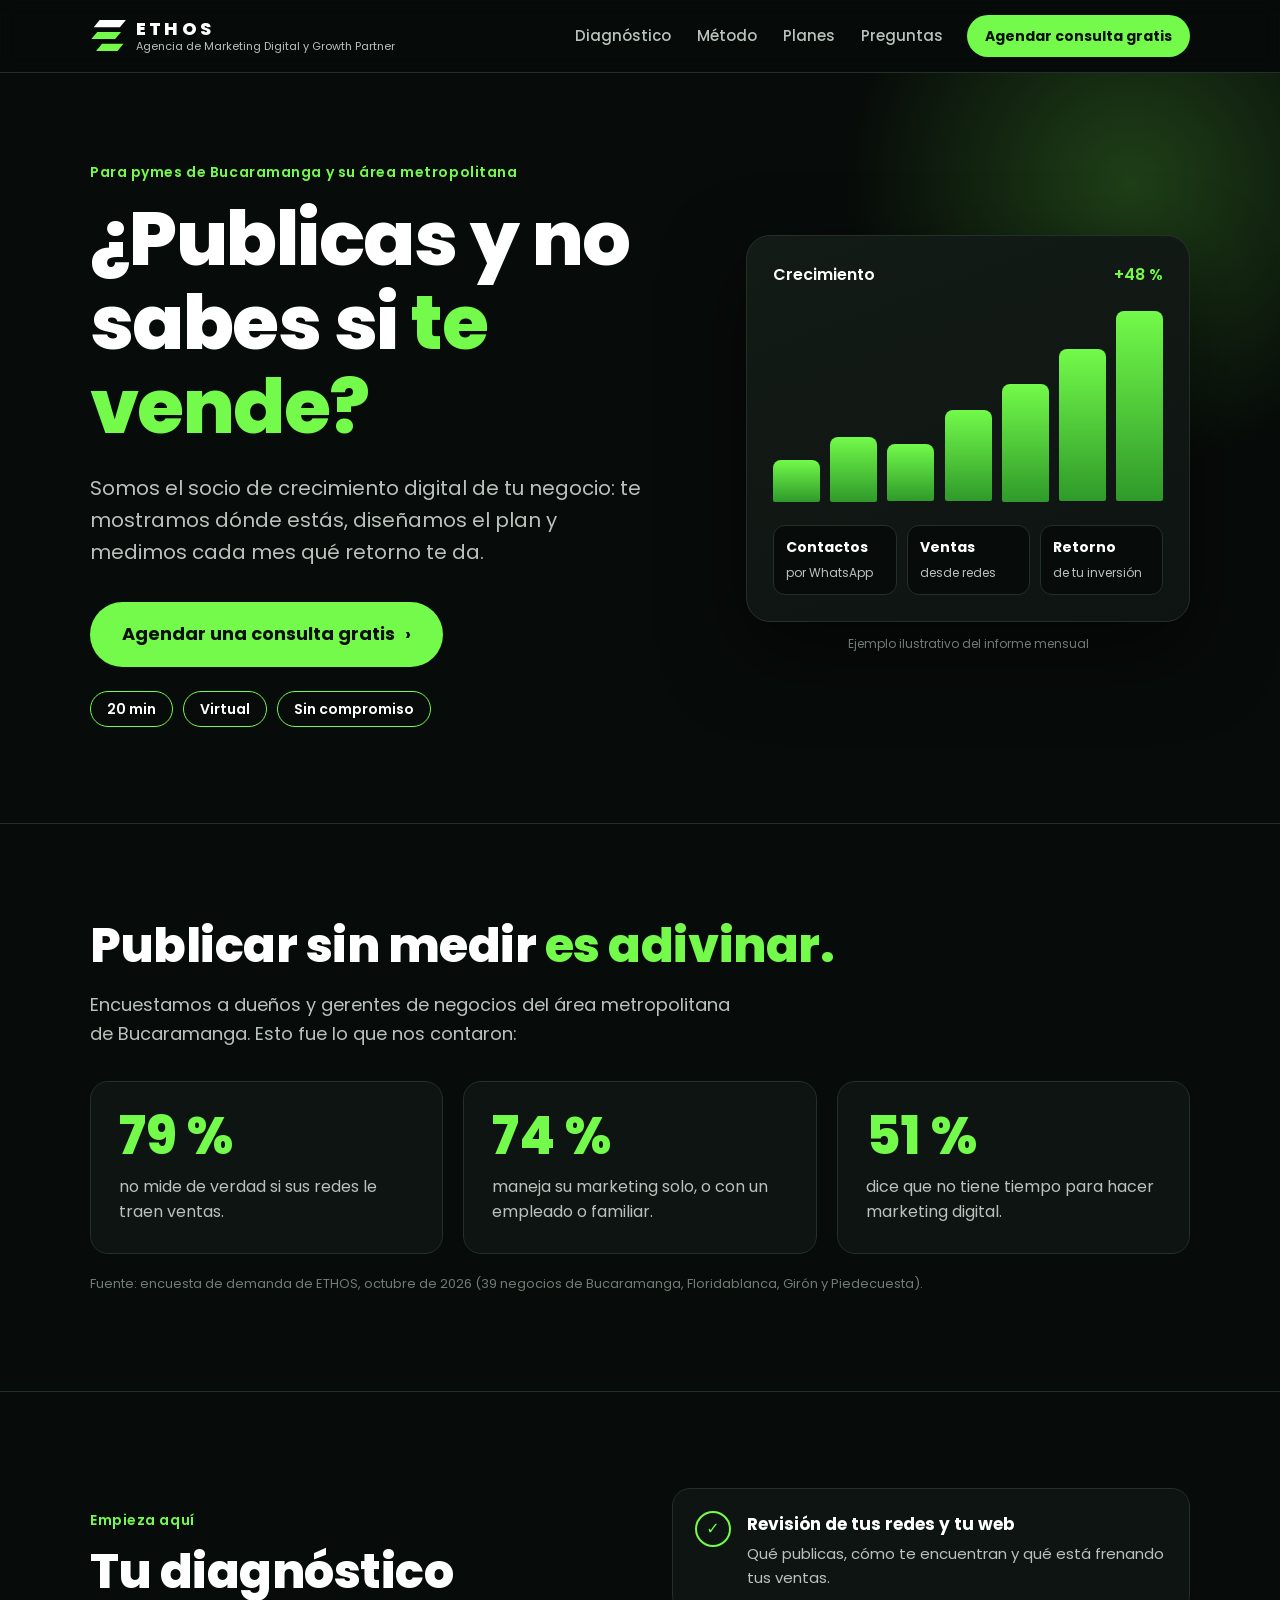
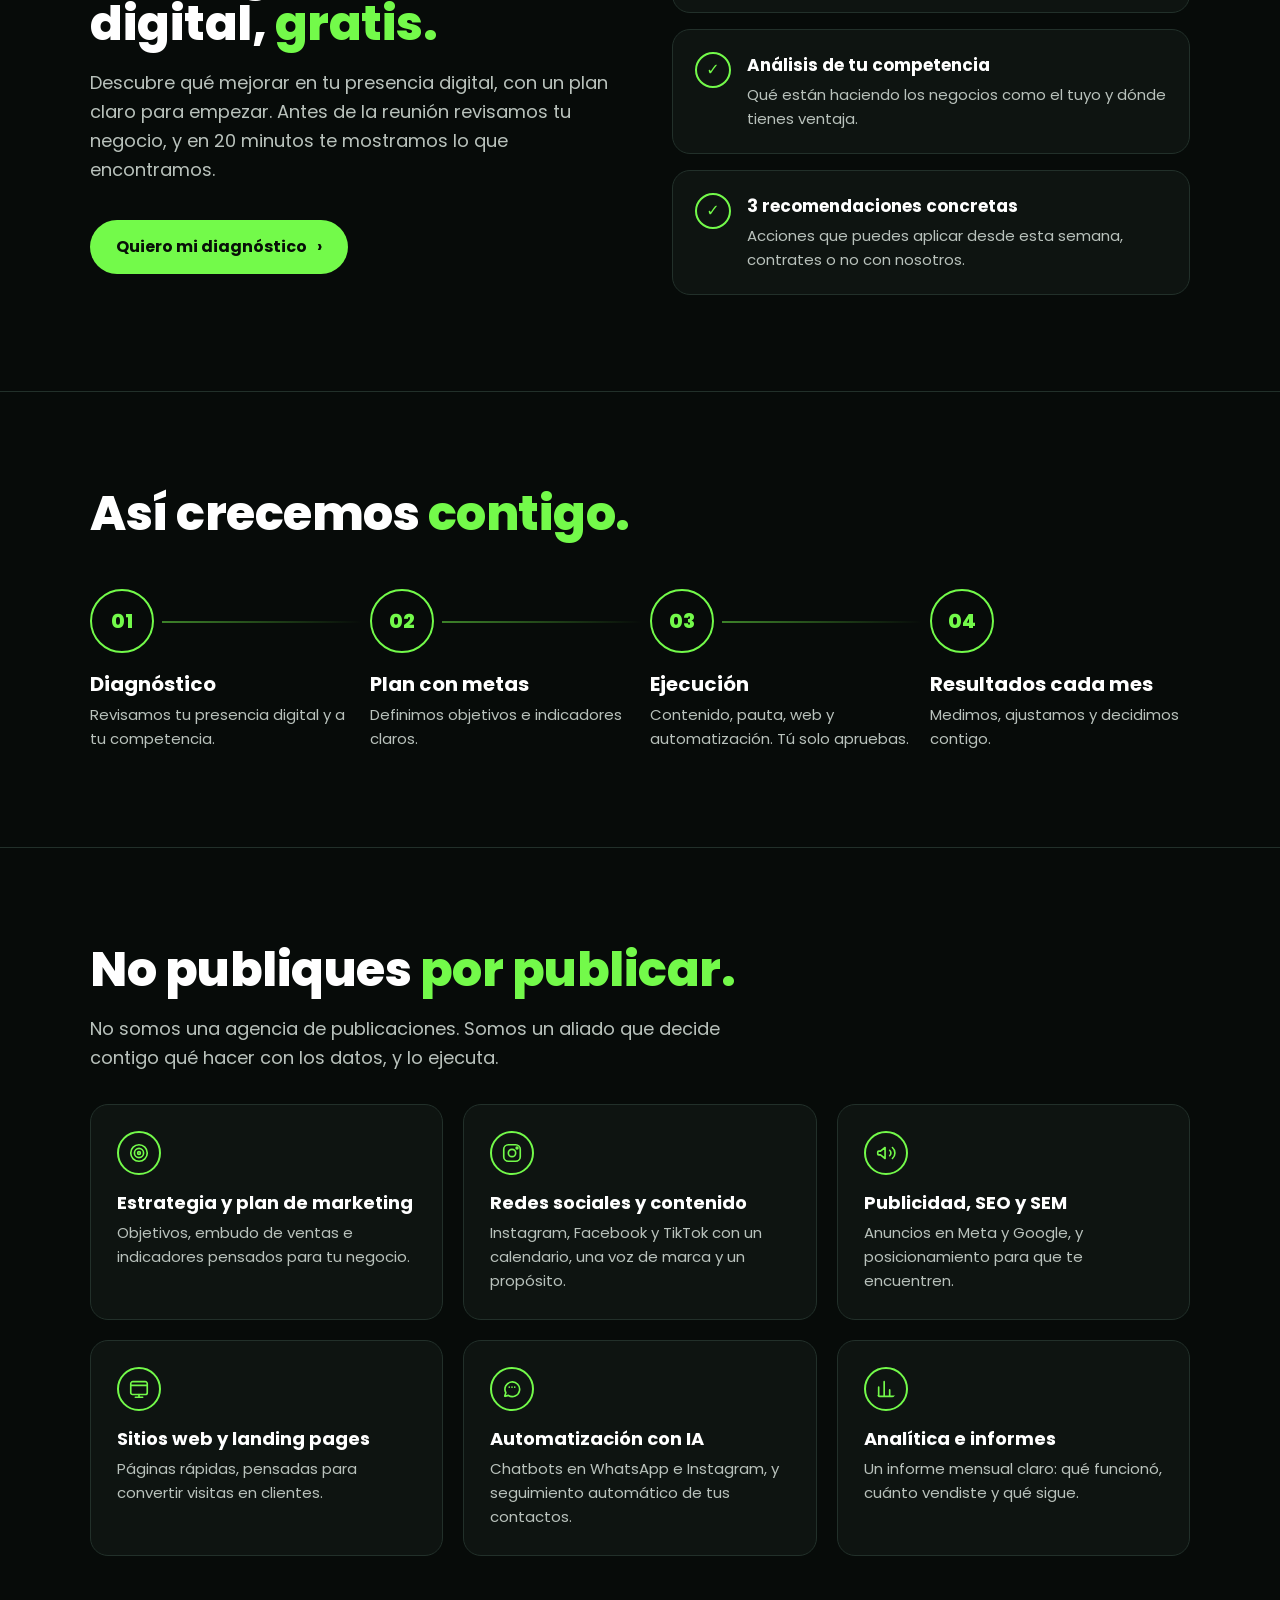
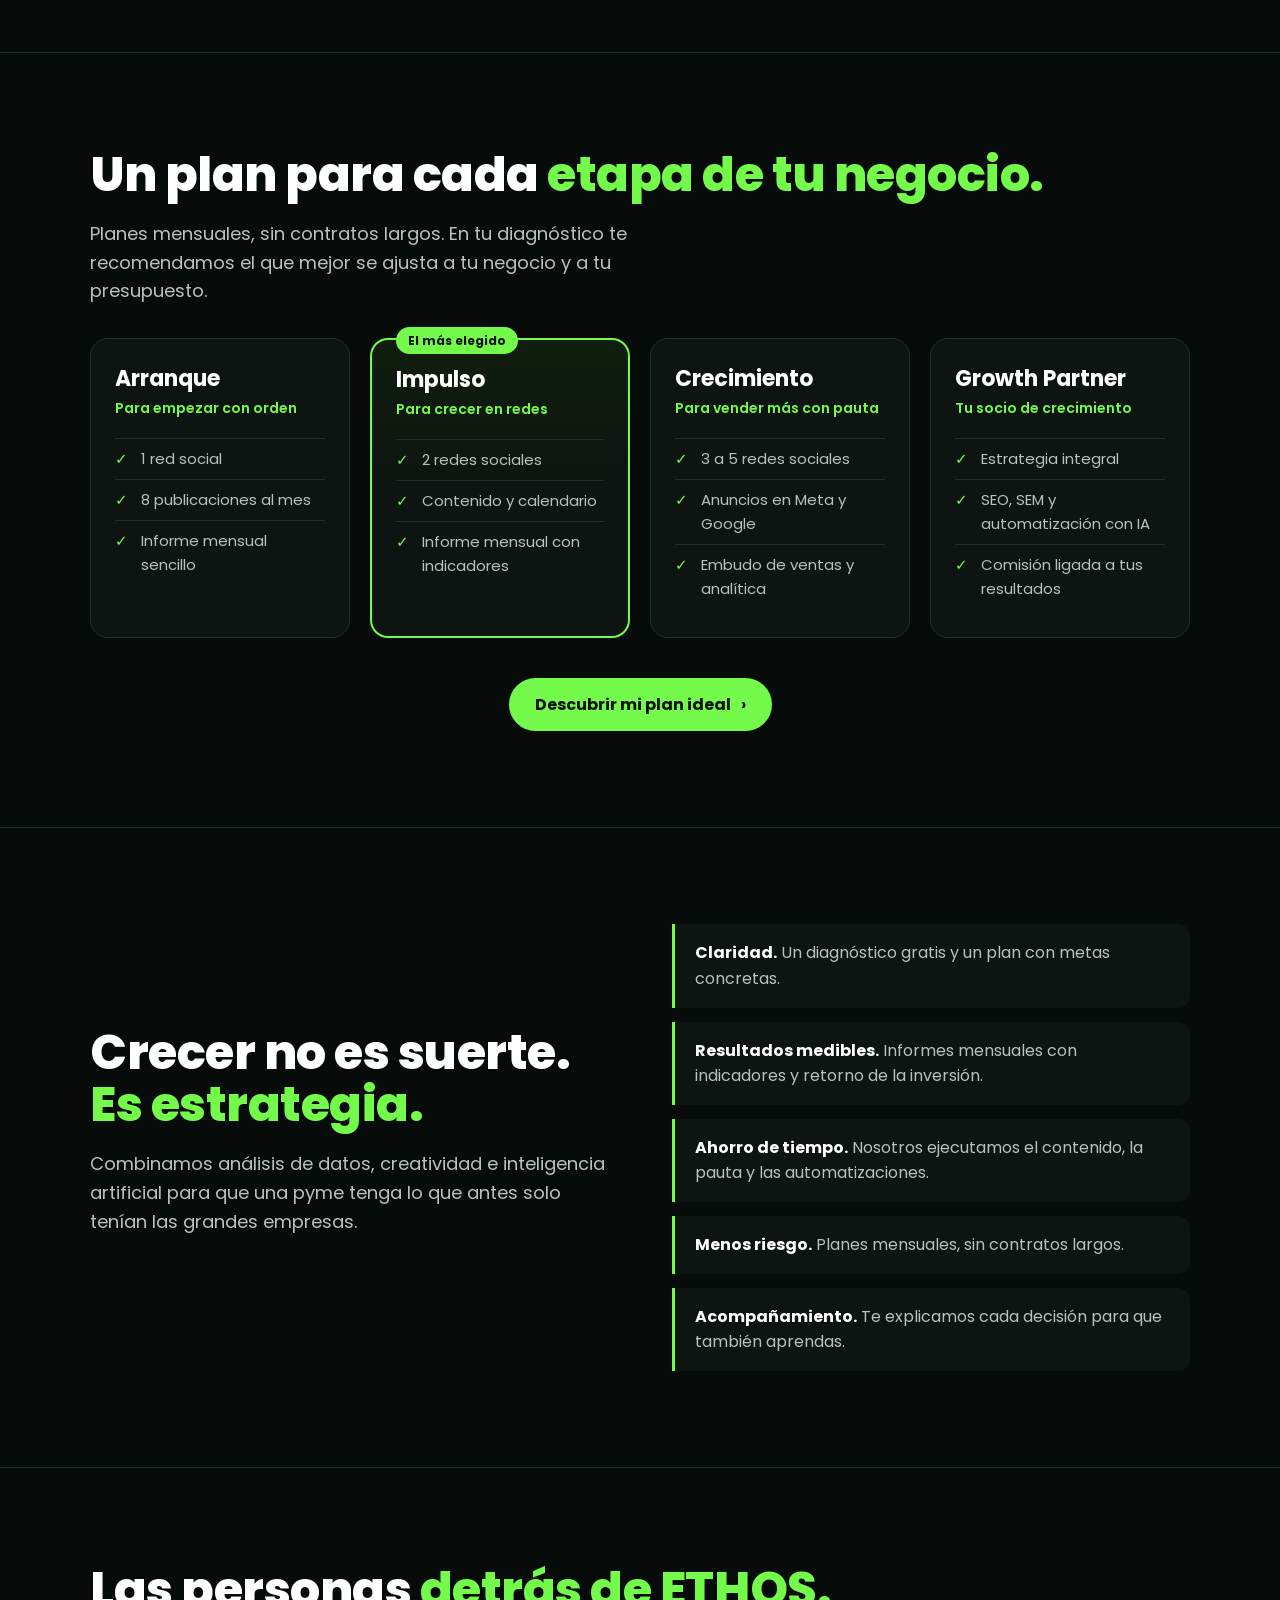
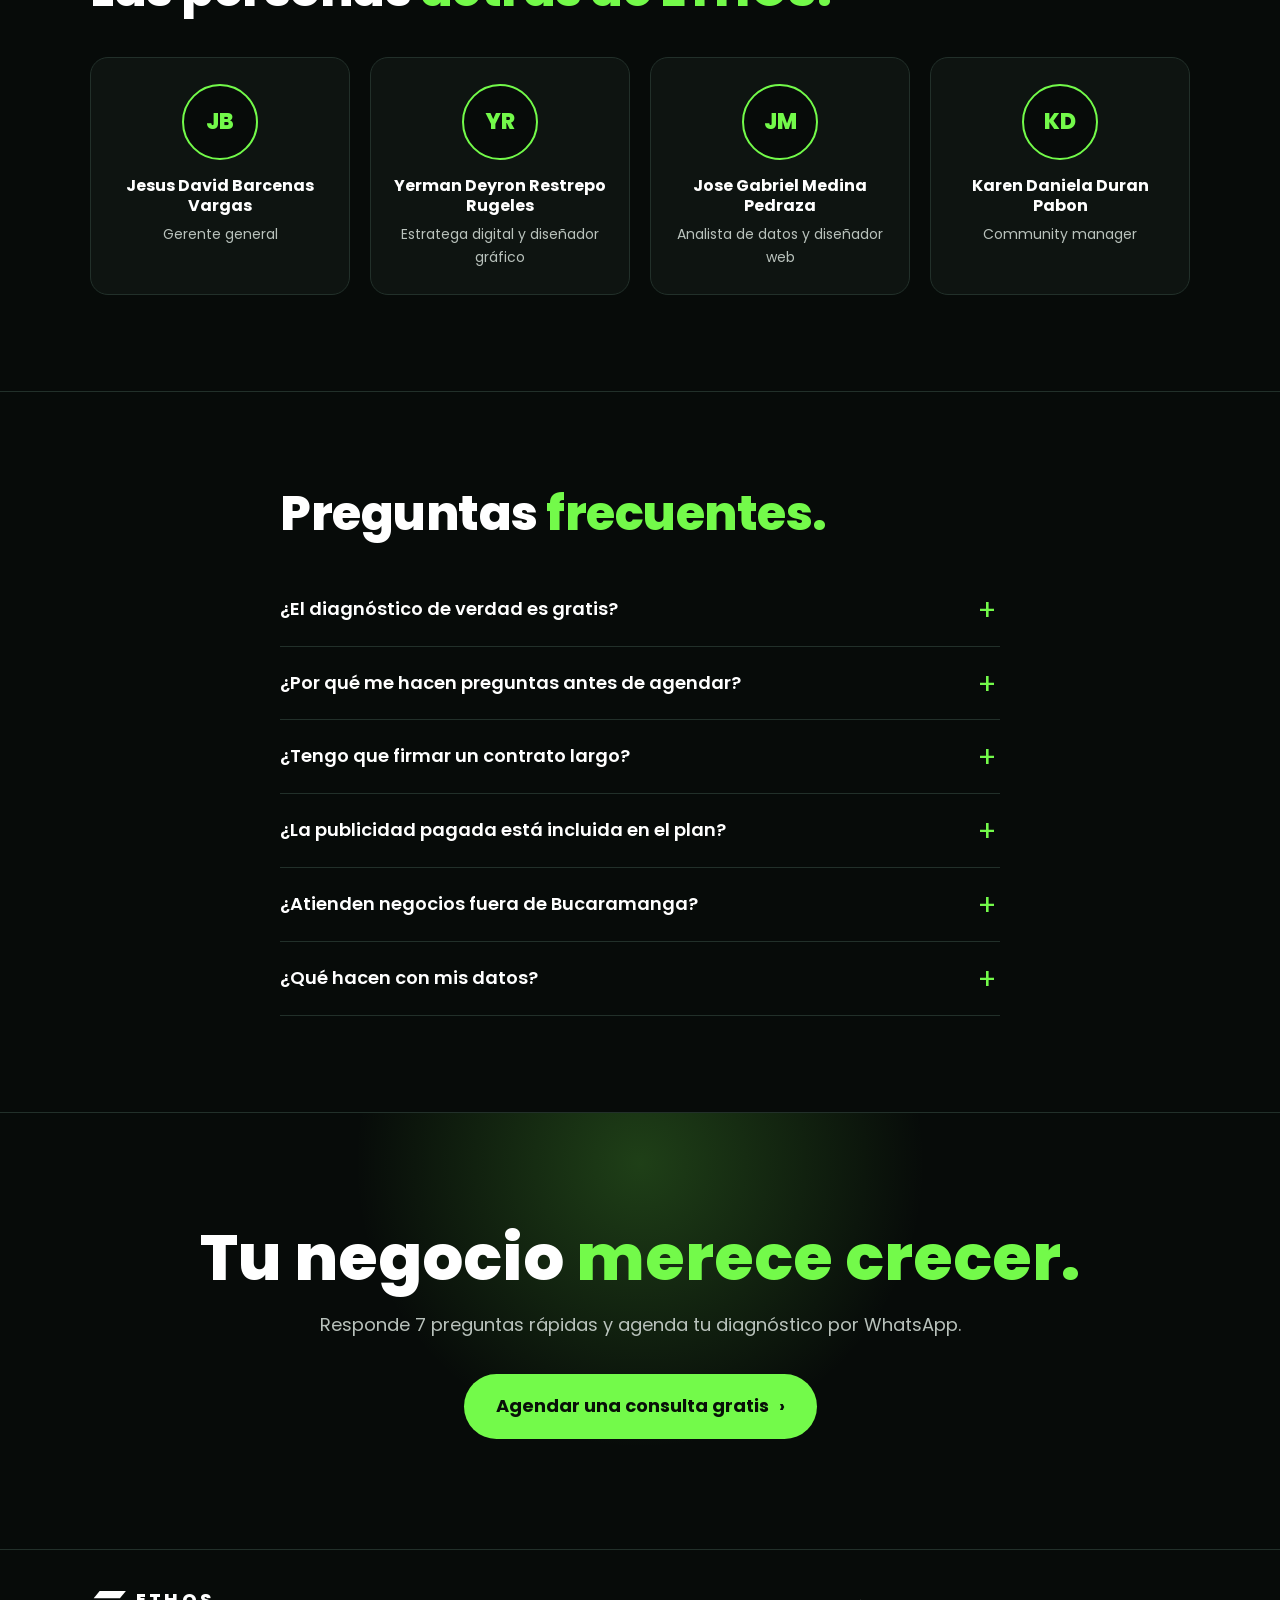
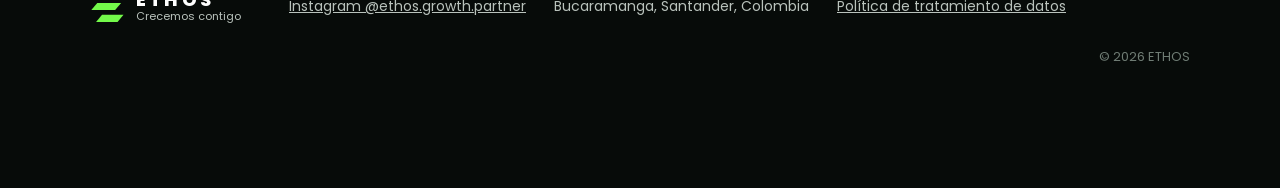
==== site/index.html @ 69af17cc "ETHOS landing page, business plan, commercial strategy and brand assets" ====
<!doctype html>
<html lang="es-CO">
<head>
  <meta charset="utf-8">
  <meta name="viewport" content="width=device-width, initial-scale=1">
  <title>ETHOS · Diagnóstico digital gratis para tu negocio</title>
  <meta name="description" content="ETHOS es la agencia de marketing digital y Growth Partner para pymes de Bucaramanga. Agenda tu diagnóstico digital gratis: 20 minutos, virtual y sin compromiso.">
  <meta name="theme-color" content="#070b09">
  <meta property="og:title" content="ETHOS · Tu diagnóstico digital, gratis">
  <meta property="og:description" content="Te mostramos dónde estás, diseñamos el plan y medimos cada mes qué retorno te da.">
  <meta property="og:image" content="assets/ethos-badge-512.png">
  <meta property="og:locale" content="es_CO">
  <link rel="icon" type="image/png" href="assets/favicon.png">
  <link rel="apple-touch-icon" href="assets/apple-touch-icon.png">
  <link rel="preconnect" href="https://fonts.googleapis.com">
  <link rel="preconnect" href="https://fonts.gstatic.com" crossorigin>
  <link href="https://fonts.googleapis.com/css2?family=Poppins:wght@400;500;600;700;800&display=swap" rel="stylesheet">
  <link rel="stylesheet" href="css/styles.css">
</head>
<body>
  <!-- Reusable logo mark -->
  <svg width="0" height="0" style="position:absolute" aria-hidden="true">
    <symbol id="ethos-mark" viewBox="0 0 30 26">
      <path d="M8 0h22l-5 6H3z" fill="#fff"/>
      <path d="M6 10h20l-5 6H1z" fill="#73FA4A"/>
      <path d="M10 20h18l-5 6H5z" fill="#73FA4A"/>
    </symbol>
  </svg>

  <a class="skip" href="#main">Saltar al contenido</a>

  <header class="site-header">
    <div class="wrap header-inner">
      <a href="#top" class="brand" aria-label="ETHOS, inicio">
        <svg class="brand-mark" aria-hidden="true"><use href="#ethos-mark"/></svg>
        <span class="brand-text">
          <span class="brand-name">ETHOS</span>
          <span class="brand-tag">Agencia de Marketing Digital y Growth Partner</span>
        </span>
      </a>
      <nav class="nav" aria-label="Secciones">
        <a href="#diagnostico">Diagnóstico</a>
        <a href="#metodo">Método</a>
        <a href="#planes">Planes</a>
        <a href="#preguntas">Preguntas</a>
      </nav>
      <button class="btn btn-sm" type="button" data-open-survey>Agendar consulta gratis</button>
    </div>
  </header>

  <main id="main">
    <!-- HERO -->
    <section class="hero" id="top">
      <div class="glow" aria-hidden="true"></div>
      <div class="wrap hero-grid">
        <div class="hero-copy">
          <p class="eyebrow">Para pymes de Bucaramanga y su área metropolitana</p>
          <h1>¿Publicas y no sabes si <span class="accent">te vende?</span></h1>
          <p class="lead">Somos el socio de crecimiento digital de tu negocio: te mostramos dónde estás, diseñamos el plan y medimos cada mes qué retorno te da.</p>
          <div class="hero-actions">
            <button class="btn btn-lg" type="button" data-open-survey>Agendar una consulta gratis <span aria-hidden="true">›</span></button>
          </div>
          <ul class="chips" aria-label="Detalles de la consulta">
            <li>20 min</li>
            <li>Virtual</li>
            <li>Sin compromiso</li>
          </ul>
        </div>

        <div class="hero-visual" aria-hidden="true">
          <div class="dash">
            <div class="dash-head">
              <span>Crecimiento</span>
              <span class="dash-up">+48 %</span>
            </div>
            <div class="dash-bars">
              <span style="--h:22%"></span><span style="--h:34%"></span><span style="--h:30%"></span>
              <span style="--h:48%"></span><span style="--h:62%"></span><span style="--h:80%"></span><span style="--h:100%"></span>
            </div>
            <div class="dash-kpis">
              <div><b>Contactos</b><small>por WhatsApp</small></div>
              <div><b>Ventas</b><small>desde redes</small></div>
              <div><b>Retorno</b><small>de tu inversión</small></div>
            </div>
          </div>
          <p class="dash-note">Ejemplo ilustrativo del informe mensual</p>
        </div>
      </div>
    </section>

    <!-- PROBLEM -->
    <section class="section problem">
      <div class="wrap">
        <h2 class="h2">Publicar sin medir <span class="accent">es adivinar.</span></h2>
        <p class="section-lead">Encuestamos a dueños y gerentes de negocios del área metropolitana de Bucaramanga. Esto fue lo que nos contaron:</p>
        <div class="stats">
          <div class="stat">
            <span class="stat-num">79 %</span>
            <p>no mide de verdad si sus redes le traen ventas.</p>
          </div>
          <div class="stat">
            <span class="stat-num">74 %</span>
            <p>maneja su marketing solo, o con un empleado o familiar.</p>
          </div>
          <div class="stat">
            <span class="stat-num">51 %</span>
            <p>dice que no tiene tiempo para hacer marketing digital.</p>
          </div>
        </div>
        <p class="source">Fuente: encuesta de demanda de ETHOS, octubre de 2026 (39 negocios de Bucaramanga, Floridablanca, Girón y Piedecuesta).</p>
      </div>
    </section>

    <!-- FREE DIAGNOSIS -->
    <section class="section diagnosis" id="diagnostico">
      <div class="wrap split">
        <div>
          <p class="eyebrow">Empieza aquí</p>
          <h2 class="h2">Tu diagnóstico digital, <span class="accent">gratis.</span></h2>
          <p class="section-lead">Descubre qué mejorar en tu presencia digital, con un plan claro para empezar. Antes de la reunión revisamos tu negocio, y en 20 minutos te mostramos lo que encontramos.</p>
          <button class="btn" type="button" data-open-survey>Quiero mi diagnóstico <span aria-hidden="true">›</span></button>
        </div>
        <ul class="checklist">
          <li>
            <span class="check" aria-hidden="true">✓</span>
            <div><b>Revisión de tus redes y tu web</b><p>Qué publicas, cómo te encuentran y qué está frenando tus ventas.</p></div>
          </li>
          <li>
            <span class="check" aria-hidden="true">✓</span>
            <div><b>Análisis de tu competencia</b><p>Qué están haciendo los negocios como el tuyo y dónde tienes ventaja.</p></div>
          </li>
          <li>
            <span class="check" aria-hidden="true">✓</span>
            <div><b>3 recomendaciones concretas</b><p>Acciones que puedes aplicar desde esta semana, contrates o no con nosotros.</p></div>
          </li>
        </ul>
      </div>
    </section>

    <!-- METHOD -->
    <section class="section method" id="metodo">
      <div class="wrap">
        <h2 class="h2">Así crecemos <span class="accent">contigo.</span></h2>
        <ol class="steps">
          <li>
            <span class="step-num">01</span>
            <h3>Diagnóstico</h3>
            <p>Revisamos tu presencia digital y a tu competencia.</p>
          </li>
          <li>
            <span class="step-num">02</span>
            <h3>Plan con metas</h3>
            <p>Definimos objetivos e indicadores claros.</p>
          </li>
          <li>
            <span class="step-num">03</span>
            <h3>Ejecución</h3>
            <p>Contenido, pauta, web y automatización. Tú solo apruebas.</p>
          </li>
          <li>
            <span class="step-num">04</span>
            <h3>Resultados cada mes</h3>
            <p>Medimos, ajustamos y decidimos contigo.</p>
          </li>
        </ol>
      </div>
    </section>

    <!-- SERVICES -->
    <section class="section services">
      <div class="wrap">
        <h2 class="h2">No publiques <span class="accent">por publicar.</span></h2>
        <p class="section-lead">No somos una agencia de publicaciones. Somos un aliado que decide contigo qué hacer con los datos, y lo ejecuta.</p>
        <div class="cards">
          <article class="card">
            <svg class="icon" viewBox="0 0 24 24" aria-hidden="true"><circle cx="12" cy="12" r="9"/><circle cx="12" cy="12" r="5"/><circle cx="12" cy="12" r="1.5"/></svg>
            <h3>Estrategia y plan de marketing</h3>
            <p>Objetivos, embudo de ventas e indicadores pensados para tu negocio.</p>
          </article>
          <article class="card">
            <svg class="icon" viewBox="0 0 24 24" aria-hidden="true"><rect x="3" y="3" width="18" height="18" rx="5"/><circle cx="12" cy="12" r="4"/><circle cx="17.5" cy="6.5" r="1"/></svg>
            <h3>Redes sociales y contenido</h3>
            <p>Instagram, Facebook y TikTok con un calendario, una voz de marca y un propósito.</p>
          </article>
          <article class="card">
            <svg class="icon" viewBox="0 0 24 24" aria-hidden="true"><path d="M3 11v2a1 1 0 0 0 1 1h2l5 4V6L6 10H4a1 1 0 0 0-1 1z"/><path d="M16 9a4 4 0 0 1 0 6M19 6a8 8 0 0 1 0 12"/></svg>
            <h3>Publicidad, SEO y SEM</h3>
            <p>Anuncios en Meta y Google, y posicionamiento para que te encuentren.</p>
          </article>
          <article class="card">
            <svg class="icon" viewBox="0 0 24 24" aria-hidden="true"><rect x="3" y="4" width="18" height="14" rx="2"/><path d="M3 8h18M8 21h8M12 18v3"/></svg>
            <h3>Sitios web y landing pages</h3>
            <p>Páginas rápidas, pensadas para convertir visitas en clientes.</p>
          </article>
          <article class="card">
            <svg class="icon" viewBox="0 0 24 24" aria-hidden="true"><path d="M4 20l1.3-3.9A8 8 0 1 1 8 19z"/><path d="M9 10h.01M12 10h.01M15 10h.01"/></svg>
            <h3>Automatización con IA</h3>
            <p>Chatbots en WhatsApp e Instagram, y seguimiento automático de tus contactos.</p>
          </article>
          <article class="card">
            <svg class="icon" viewBox="0 0 24 24" aria-hidden="true"><path d="M4 20V10M10 20V4M16 20v-7M22 20H2"/></svg>
            <h3>Analítica e informes</h3>
            <p>Un informe mensual claro: qué funcionó, cuánto vendiste y qué sigue.</p>
          </article>
        </div>
      </div>
    </section>

    <!-- PLANS -->
    <section class="section plans" id="planes">
      <div class="wrap">
        <h2 class="h2">Un plan para cada <span class="accent">etapa de tu negocio.</span></h2>
        <p class="section-lead">Planes mensuales, sin contratos largos. En tu diagnóstico te recomendamos el que mejor se ajusta a tu negocio y a tu presupuesto.</p>
        <div class="plan-grid">
          <article class="plan">
            <h3>Arranque</h3>
            <p class="plan-for">Para empezar con orden</p>
            <ul>
              <li>1 red social</li>
              <li>8 publicaciones al mes</li>
              <li>Informe mensual sencillo</li>
            </ul>
          </article>
          <article class="plan plan-featured">
            <span class="badge">El más elegido</span>
            <h3>Impulso</h3>
            <p class="plan-for">Para crecer en redes</p>
            <ul>
              <li>2 redes sociales</li>
              <li>Contenido y calendario</li>
              <li>Informe mensual con indicadores</li>
            </ul>
          </article>
          <article class="plan">
            <h3>Crecimiento</h3>
            <p class="plan-for">Para vender más con pauta</p>
            <ul>
              <li>3 a 5 redes sociales</li>
              <li>Anuncios en Meta y Google</li>
              <li>Embudo de ventas y analítica</li>
            </ul>
          </article>
          <article class="plan">
            <h3>Growth Partner</h3>
            <p class="plan-for">Tu socio de crecimiento</p>
            <ul>
              <li>Estrategia integral</li>
              <li>SEO, SEM y automatización con IA</li>
              <li>Comisión ligada a tus resultados</li>
            </ul>
          </article>
        </div>
        <div class="center">
          <button class="btn" type="button" data-open-survey>Descubrir mi plan ideal <span aria-hidden="true">›</span></button>
        </div>
      </div>
    </section>

    <!-- WHY ETHOS -->
    <section class="section why">
      <div class="wrap split">
        <div>
          <h2 class="h2">Crecer no es suerte. <span class="accent">Es estrategia.</span></h2>
          <p class="section-lead">Combinamos análisis de datos, creatividad e inteligencia artificial para que una pyme tenga lo que antes solo tenían las grandes empresas.</p>
        </div>
        <ul class="benefits">
          <li><b>Claridad.</b> Un diagnóstico gratis y un plan con metas concretas.</li>
          <li><b>Resultados medibles.</b> Informes mensuales con indicadores y retorno de la inversión.</li>
          <li><b>Ahorro de tiempo.</b> Nosotros ejecutamos el contenido, la pauta y las automatizaciones.</li>
          <li><b>Menos riesgo.</b> Planes mensuales, sin contratos largos.</li>
          <li><b>Acompañamiento.</b> Te explicamos cada decisión para que también aprendas.</li>
        </ul>
      </div>
    </section>

    <!-- TEAM -->
    <section class="section team">
      <div class="wrap">
        <h2 class="h2">Las personas <span class="accent">detrás de ETHOS.</span></h2>
        <div class="team-grid">
          <div class="member"><span class="avatar" aria-hidden="true">JB</span><b>Jesus David Barcenas Vargas</b><small>Gerente general</small></div>
          <div class="member"><span class="avatar" aria-hidden="true">YR</span><b>Yerman Deyron Restrepo Rugeles</b><small>Estratega digital y diseñador gráfico</small></div>
          <div class="member"><span class="avatar" aria-hidden="true">JM</span><b>Jose Gabriel Medina Pedraza</b><small>Analista de datos y diseñador web</small></div>
          <div class="member"><span class="avatar" aria-hidden="true">KD</span><b>Karen Daniela Duran Pabon</b><small>Community manager</small></div>
        </div>
      </div>
    </section>

    <!-- FAQ -->
    <section class="section faq" id="preguntas">
      <div class="wrap narrow">
        <h2 class="h2">Preguntas <span class="accent">frecuentes.</span></h2>
        <details>
          <summary>¿El diagnóstico de verdad es gratis?</summary>
          <p>Sí. Es una reunión virtual de 20 minutos, sin costo y sin compromiso. Te llevas 3 recomendaciones concretas aunque decidas no contratar.</p>
        </details>
        <details>
          <summary>¿Por qué me hacen preguntas antes de agendar?</summary>
          <p>Son 7 preguntas rápidas que nos ayudan a preparar tu diagnóstico. Así llegamos a la reunión sabiendo cómo está tu negocio y no perdemos tu tiempo.</p>
        </details>
        <details>
          <summary>¿Tengo que firmar un contrato largo?</summary>
          <p>No. Nuestros planes son mensuales y puedes cambiar de plan a medida que tu negocio crece.</p>
        </details>
        <details>
          <summary>¿La publicidad pagada está incluida en el plan?</summary>
          <p>El plan cubre nuestro trabajo: estrategia, contenido, gestión de anuncios e informes. El dinero que se invierte en anuncios (Meta, Google) lo pagas directamente tú a la plataforma, y te mostramos cada mes qué retorno te dio.</p>
        </details>
        <details>
          <summary>¿Atienden negocios fuera de Bucaramanga?</summary>
          <p>Sí. Trabajamos de forma remota, así que podemos acompañar negocios de cualquier ciudad de Colombia.</p>
        </details>
        <details>
          <summary>¿Qué hacen con mis datos?</summary>
          <p>Usamos tus respuestas solo para preparar tu diagnóstico y contactarte, según la Ley 1581 de 2012. Consulta nuestra <a href="politica-de-datos.html">política de tratamiento de datos</a>.</p>
        </details>
      </div>
    </section>

    <!-- FINAL CTA -->
    <section class="final-cta">
      <div class="glow" aria-hidden="true"></div>
      <div class="wrap">
        <h2>Tu negocio <span class="accent">merece crecer.</span></h2>
        <p>Responde 7 preguntas rápidas y agenda tu diagnóstico por WhatsApp.</p>
        <button class="btn btn-lg" type="button" data-open-survey>Agendar una consulta gratis <span aria-hidden="true">›</span></button>
      </div>
    </section>
  </main>

  <footer class="site-footer">
    <div class="wrap footer-inner">
      <div class="brand">
        <svg class="brand-mark" aria-hidden="true"><use href="#ethos-mark"/></svg>
        <span class="brand-text">
          <span class="brand-name">ETHOS</span>
          <span class="brand-tag">Crecemos contigo</span>
        </span>
      </div>
      <ul class="footer-links">
        <li><a href="https://www.instagram.com/ethos.growth.partner/" target="_blank" rel="noopener">Instagram @ethos.growth.partner</a></li>
        <li>Bucaramanga, Santander, Colombia</li>
        <li><a href="politica-de-datos.html">Política de tratamiento de datos</a></li>
      </ul>
      <p class="copy">© <span id="year">2026</span> ETHOS</p>
    </div>
  </footer>

  <!-- Sticky CTA on mobile -->
  <div class="sticky-cta" id="sticky-cta">
    <button class="btn" type="button" data-open-survey>Agendar consulta gratis <span aria-hidden="true">›</span></button>
  </div>

  <!-- SURVEY DIALOG -->
  <dialog class="survey" id="survey" aria-labelledby="survey-title">
    <form class="survey-form" id="survey-form" novalidate>
      <div class="survey-top">
        <div class="brand">
          <svg class="brand-mark" aria-hidden="true"><use href="#ethos-mark"/></svg>
          <span class="brand-name">ETHOS</span>
        </div>
        <button type="button" class="survey-close" data-close-survey aria-label="Cerrar">×</button>
      </div>
      <h2 class="sr-only" id="survey-title">Agenda tu diagnóstico digital gratis</h2>
      <div class="progress" aria-hidden="true"><i id="progress-bar"></i></div>
      <p class="progress-label" id="progress-label" aria-live="polite"></p>

      <div class="survey-body" id="survey-body"><!-- steps rendered by js/survey.js --></div>

      <div class="survey-nav">
        <button type="button" class="link-btn" id="survey-back">‹ Atrás</button>
        <button type="button" class="btn" id="survey-next">Siguiente</button>
      </div>
    </form>
  </dialog>

  <script src="js/config.js"></script>
  <script src="js/survey.js"></script>
</body>
</html>
---- site/css/styles.css ----
/* ETHOS landing — brand: black, neon green #73FA4A, white; Poppins */
:root {
  --bg: #070b09;
  --surface: #0e1411;
  --surface-2: #131b17;
  --line: #22302a;
  --green: #73FA4A;
  --green-dark: #2f9a2a;
  --text: #ffffff;
  --muted: #b9c2bc;
  --radius: 18px;
  --wrap: 1140px;
  --header-h: 72px;
}

* { box-sizing: border-box; }
[hidden] { display: none !important; }
html { scroll-behavior: smooth; scroll-padding-top: var(--header-h); }
@media (prefers-reduced-motion: reduce) { html { scroll-behavior: auto; } }
body {
  margin: 0;
  background: var(--bg);
  color: var(--text);
  font-family: "Poppins", system-ui, -apple-system, "Segoe UI", sans-serif;
  font-size: 16px;
  line-height: 1.6;
  -webkit-font-smoothing: antialiased;
}
img, svg { display: block; }
a { color: var(--green); }
h1, h2, h3 { margin: 0; line-height: 1.1; }
p { margin: 0; }
ul, ol { margin: 0; padding: 0; list-style: none; }
button { font: inherit; }

.wrap { width: 100%; max-width: var(--wrap); margin: 0 auto; padding: 0 20px; }
.narrow { max-width: 760px; }
.accent { color: var(--green); }
.center { text-align: center; margin-top: 40px; }
.sr-only { position: absolute; width: 1px; height: 1px; padding: 0; margin: -1px; overflow: hidden; clip: rect(0 0 0 0); white-space: nowrap; border: 0; }
.skip { position: absolute; left: -999px; top: 8px; background: var(--green); color: #081008; padding: 8px 14px; border-radius: 8px; z-index: 100; font-weight: 600; }
.skip:focus { left: 8px; }
:focus-visible { outline: 3px solid var(--green); outline-offset: 3px; }

/* Buttons */
.btn {
  display: inline-flex; align-items: center; justify-content: center; gap: 10px;
  background: var(--green); color: #081008;
  border: 0; border-radius: 999px;
  padding: 14px 26px;
  font-weight: 700; font-size: 16px;
  cursor: pointer; text-decoration: none;
  transition: transform .15s ease, box-shadow .15s ease, background .15s ease;
  box-shadow: 0 0 0 rgba(115, 250, 74, 0);
}
.btn:hover { transform: translateY(-1px); box-shadow: 0 8px 28px rgba(115, 250, 74, .28); }
.btn:active { transform: translateY(0); }
.btn[disabled] { background: #3a4a40; color: #8a988f; cursor: not-allowed; box-shadow: none; transform: none; }
.btn-sm { padding: 10px 18px; font-size: 14px; }
.btn-lg { padding: 18px 32px; font-size: 18px; }
.link-btn { background: none; border: 0; color: var(--muted); cursor: pointer; padding: 10px 4px; font-weight: 500; }
.link-btn:hover { color: var(--text); }

/* Header */
.site-header {
  position: sticky; top: 0; z-index: 20;
  background: rgba(7, 11, 9, .85);
  backdrop-filter: blur(10px);
  border-bottom: 1px solid var(--line);
}
.header-inner { display: flex; align-items: center; gap: 24px; height: var(--header-h); }
.brand { display: flex; align-items: center; gap: 10px; color: var(--text); text-decoration: none; }
.brand-mark { width: 36px; height: 31px; flex: none; }
.brand-text { display: flex; flex-direction: column; line-height: 1.15; }
.brand-name { font-weight: 800; letter-spacing: .18em; font-size: 18px; }
.brand-tag { font-size: 11px; color: var(--muted); }
.nav { display: flex; gap: 26px; margin-left: auto; }
.nav a { color: var(--muted); text-decoration: none; font-size: 15px; font-weight: 500; }
.nav a:hover { color: var(--text); }

/* Shared section bits */
.section { padding: 96px 0; border-top: 1px solid var(--line); }
.eyebrow { color: var(--green); font-weight: 600; font-size: 14px; letter-spacing: .04em; margin-bottom: 14px; }
.h2 { font-size: clamp(30px, 4.4vw, 48px); font-weight: 800; letter-spacing: -.01em; }
.section-lead { color: var(--muted); font-size: 18px; max-width: 640px; margin: 18px 0 32px; }
.split { display: grid; grid-template-columns: 1fr 1fr; gap: 64px; align-items: center; }
.glow {
  position: absolute; pointer-events: none;
  width: 620px; height: 620px; right: -160px; top: -200px;
  background: radial-gradient(circle, rgba(115, 250, 74, .22), transparent 65%);
}

/* Hero */
.hero { position: relative; overflow: hidden; padding: 88px 0 96px; }
.hero-grid { position: relative; display: grid; grid-template-columns: 1.15fr .85fr; gap: 56px; align-items: center; }
.hero h1 { font-size: clamp(40px, 6.6vw, 76px); font-weight: 800; letter-spacing: -.02em; }
.lead { color: var(--muted); font-size: clamp(17px, 1.6vw, 20px); margin: 24px 0 34px; max-width: 560px; }
.chips { display: flex; flex-wrap: wrap; gap: 10px; margin-top: 24px; }
.chips li { border: 1.5px solid var(--green); border-radius: 999px; padding: 6px 16px; font-weight: 600; font-size: 14px; }

.dash {
  background: linear-gradient(160deg, var(--surface-2), var(--surface));
  border: 1px solid var(--line); border-radius: 24px; padding: 26px;
  box-shadow: 0 30px 80px rgba(0, 0, 0, .5);
}
.dash-head { display: flex; justify-content: space-between; font-weight: 600; }
.dash-up { color: var(--green); }
.dash-bars { display: flex; align-items: flex-end; gap: 10px; height: 190px; margin: 24px 0; }
.dash-bars span {
  flex: 1; height: var(--h); border-radius: 8px 8px 2px 2px;
  background: linear-gradient(var(--green), var(--green-dark));
  transform-origin: bottom; animation: grow .9s cubic-bezier(.2, .8, .2, 1) both;
}
.dash-bars span:nth-child(2) { animation-delay: .06s; } .dash-bars span:nth-child(3) { animation-delay: .12s; }
.dash-bars span:nth-child(4) { animation-delay: .18s; } .dash-bars span:nth-child(5) { animation-delay: .24s; }
.dash-bars span:nth-child(6) { animation-delay: .30s; } .dash-bars span:nth-child(7) { animation-delay: .36s; }
@keyframes grow { from { transform: scaleY(0); } to { transform: scaleY(1); } }
@media (prefers-reduced-motion: reduce) { .dash-bars span { animation: none; } }
.dash-kpis { display: grid; grid-template-columns: repeat(3, 1fr); gap: 10px; }
.dash-kpis div { background: var(--bg); border: 1px solid var(--line); border-radius: 12px; padding: 10px 12px; }
.dash-kpis b { display: block; font-size: 14px; }
.dash-kpis small { color: var(--muted); font-size: 12px; }
.dash-note { color: #6f7c74; font-size: 12px; text-align: center; margin-top: 12px; }

/* Problem */
.stats { display: grid; grid-template-columns: repeat(3, 1fr); gap: 20px; }
.stat { background: var(--surface); border: 1px solid var(--line); border-radius: var(--radius); padding: 28px; }
.stat-num { display: block; font-size: 52px; font-weight: 800; color: var(--green); line-height: 1; margin-bottom: 12px; }
.stat p { color: var(--muted); }
.source { color: #6f7c74; font-size: 13px; margin-top: 20px; }

/* Diagnosis */
.diagnosis .btn { margin-top: 4px; }
.checklist { display: grid; gap: 16px; }
.checklist li { display: flex; gap: 16px; background: var(--surface); border: 1px solid var(--line); border-radius: var(--radius); padding: 22px; }
.check {
  flex: none; width: 36px; height: 36px; border-radius: 50%;
  border: 2px solid var(--green); color: var(--green);
  display: grid; place-items: center; font-weight: 700;
}
.checklist b { display: block; font-size: 17px; margin-bottom: 4px; }
.checklist p { color: var(--muted); font-size: 15px; }

/* Method */
.steps { display: grid; grid-template-columns: repeat(4, 1fr); gap: 20px; margin-top: 44px; counter-reset: none; }
.steps li { position: relative; padding-top: 4px; }
.step-num {
  display: grid; place-items: center; width: 64px; height: 64px; border-radius: 50%;
  border: 2px solid var(--green); color: var(--green); font-weight: 800; font-size: 20px; margin-bottom: 20px;
  background: var(--bg); position: relative; z-index: 1;
}
.steps li:not(:last-child)::after {
  content: ""; position: absolute; top: 36px; left: 72px; right: -12px; height: 2px;
  background: linear-gradient(90deg, var(--green), transparent);
  opacity: .5;
}
.steps h3 { font-size: 20px; margin-bottom: 8px; }
.steps p { color: var(--muted); font-size: 15px; }

/* Services */
.cards { display: grid; grid-template-columns: repeat(3, 1fr); gap: 20px; }
.card { background: var(--surface); border: 1px solid var(--line); border-radius: var(--radius); padding: 26px; transition: border-color .2s; }
.card:hover { border-color: rgba(115, 250, 74, .5); }
.icon { width: 44px; height: 44px; padding: 9px; border-radius: 50%; border: 2px solid var(--green); fill: none; stroke: var(--green); stroke-width: 1.8; stroke-linecap: round; stroke-linejoin: round; margin-bottom: 18px; }
.card h3 { font-size: 18px; margin-bottom: 8px; }
.card p { color: var(--muted); font-size: 15px; }

/* Plans */
.plan-grid { display: grid; grid-template-columns: repeat(4, 1fr); gap: 20px; }
.plan { position: relative; background: var(--surface); border: 1px solid var(--line); border-radius: var(--radius); padding: 28px 24px; }
.plan h3 { font-size: 22px; }
.plan-for { color: var(--green); font-size: 14px; font-weight: 600; margin: 6px 0 18px; }
.plan li { color: var(--muted); font-size: 15px; padding: 8px 0 8px 26px; border-top: 1px solid var(--line); position: relative; }
.plan li::before { content: "✓"; position: absolute; left: 0; color: var(--green); font-weight: 700; }
.plan-featured { border: 2px solid var(--green); background: linear-gradient(180deg, rgba(115, 250, 74, .08), var(--surface) 50%); }
.badge { position: absolute; top: -13px; left: 24px; background: var(--green); color: #081008; font-size: 12px; font-weight: 700; padding: 4px 12px; border-radius: 999px; }

/* Why */
.benefits { display: grid; gap: 14px; }
.benefits li { padding: 16px 20px; border-left: 3px solid var(--green); background: var(--surface); border-radius: 0 12px 12px 0; color: var(--muted); }
.benefits b { color: var(--text); }

/* Team */
.team-grid { display: grid; grid-template-columns: repeat(4, 1fr); gap: 20px; margin-top: 40px; }
.member { background: var(--surface); border: 1px solid var(--line); border-radius: var(--radius); padding: 26px 22px; text-align: center; }
.avatar {
  display: grid; place-items: center; width: 76px; height: 76px; margin: 0 auto 16px; border-radius: 50%;
  border: 2px solid var(--green); background: var(--bg); color: var(--green); font-weight: 800; font-size: 22px;
}
.member b { display: block; font-size: 16px; line-height: 1.3; }
.member small { display: block; color: var(--muted); font-size: 14px; margin-top: 6px; }

/* FAQ */
.faq .h2 { margin-bottom: 32px; }
details { border-bottom: 1px solid var(--line); }
summary {
  list-style: none; cursor: pointer; padding: 22px 40px 22px 0; position: relative;
  font-weight: 600; font-size: 18px;
}
summary::-webkit-details-marker { display: none; }
summary::after { content: "+"; position: absolute; right: 4px; top: 16px; font-size: 28px; color: var(--green); font-weight: 400; transition: transform .2s; }
details[open] summary::after { transform: rotate(45deg); }
details p { color: var(--muted); padding: 0 0 22px; max-width: 680px; }

/* Final CTA */
.final-cta { position: relative; overflow: hidden; padding: 110px 0; text-align: center; border-top: 1px solid var(--line); }
.final-cta .glow { left: 50%; right: auto; top: -260px; transform: translateX(-50%); }
.final-cta .wrap { position: relative; }
.final-cta h2 { font-size: clamp(36px, 6vw, 64px); font-weight: 800; }
.final-cta p { color: var(--muted); font-size: 18px; margin: 18px 0 34px; }

/* Footer */
.site-footer { border-top: 1px solid var(--line); padding: 40px 0 120px; }
.footer-inner { display: flex; flex-wrap: wrap; align-items: center; gap: 24px 48px; }
.footer-links { display: flex; flex-wrap: wrap; gap: 8px 28px; color: var(--muted); font-size: 14px; }
.footer-links a { color: var(--muted); }
.footer-links a:hover { color: var(--green); }
.copy { color: #6f7c74; font-size: 13px; margin-left: auto; }

/* Sticky mobile CTA */
.sticky-cta {
  position: fixed; left: 0; right: 0; bottom: 0; z-index: 15;
  padding: 12px 16px calc(12px + env(safe-area-inset-bottom));
  background: linear-gradient(transparent, rgba(7, 11, 9, .95) 35%);
  display: none; transform: translateY(110%); transition: transform .25s ease;
}
.sticky-cta.show { transform: translateY(0); }
.sticky-cta .btn { width: 100%; }

/* ---------- Survey dialog ---------- */
.survey {
  width: min(560px, 100%); max-width: 100%; max-height: min(760px, 100dvh);
  height: auto; padding: 0; border: 1px solid var(--line); border-radius: 24px;
  background: var(--bg); color: var(--text);
  box-shadow: 0 40px 120px rgba(0, 0, 0, .7);
}
.survey::backdrop { background: rgba(0, 0, 0, .72); backdrop-filter: blur(4px); }
.survey[open] { display: flex; }
.survey-form { display: flex; flex-direction: column; width: 100%; padding: 22px 26px 24px; min-height: 560px; }
.survey-top { display: flex; align-items: center; justify-content: space-between; }
.survey-top .brand-mark { width: 30px; height: 26px; }
.survey-top .brand-name { font-size: 15px; }
.survey-close { background: none; border: 0; color: var(--muted); font-size: 32px; line-height: 1; cursor: pointer; width: 44px; height: 44px; border-radius: 50%; }
.survey-close:hover { color: var(--text); background: var(--surface); }
.progress { height: 6px; background: var(--line); border-radius: 6px; margin-top: 18px; overflow: hidden; }
.progress i { display: block; height: 100%; width: 0; background: var(--green); border-radius: 6px; transition: width .3s ease; }
.progress-label { color: var(--muted); font-size: 13px; margin-top: 8px; }

.survey-body { flex: 1; padding: 18px 4px 8px; margin: 0 -4px; overflow-y: auto; overflow-x: hidden; }
.q-title { font-size: 24px; font-weight: 700; line-height: 1.25; margin-bottom: 6px; }
.q-hint { color: var(--muted); font-size: 14px; margin-bottom: 18px; }
.options { display: grid; gap: 10px; border: 0; padding: 0; margin: 0; min-width: 0; }
.options.two-col { grid-template-columns: 1fr 1fr; }
.opt {
  position: relative; display: flex; align-items: center; gap: 12px;
  border: 1.5px solid var(--line); background: var(--surface);
  border-radius: 14px; padding: 14px 16px; cursor: pointer; font-size: 15px; font-weight: 500;
  transition: border-color .15s, background .15s;
}
.opt:hover { border-color: #3c5145; }
.opt input { position: absolute; opacity: 0; pointer-events: none; }
.opt .box {
  flex: none; width: 22px; height: 22px; border-radius: 50%; border: 2px solid #4b5d52;
  display: grid; place-items: center; font-size: 13px; font-weight: 800; color: transparent;
}
.opt.multi .box { border-radius: 6px; }
.opt:has(input:checked) { border-color: var(--green); background: rgba(115, 250, 74, .08); }
.opt:has(input:checked) .box { background: var(--green); border-color: var(--green); color: #081008; }
.opt:has(input:focus-visible) { outline: 3px solid var(--green); outline-offset: 2px; }
.opt:has(input:disabled) { opacity: .45; cursor: not-allowed; }

.field { display: block; margin-bottom: 14px; }
.field span { display: block; font-size: 14px; font-weight: 500; margin-bottom: 6px; }
.field small { color: var(--muted); font-weight: 400; }
.field input, .field select {
  width: 100%; background: var(--surface); color: var(--text);
  border: 1.5px solid var(--line); border-radius: 12px; padding: 13px 14px; font: inherit; font-size: 16px;
}
.field select { appearance: none; background-image: linear-gradient(45deg, transparent 50%, var(--green) 50%), linear-gradient(135deg, var(--green) 50%, transparent 50%); background-position: calc(100% - 20px) 50%, calc(100% - 14px) 50%; background-size: 6px 6px; background-repeat: no-repeat; }
.field input:focus, .field select:focus { outline: none; border-color: var(--green); }
.field input[aria-invalid="true"], .field select[aria-invalid="true"] { border-color: #ff6b6b; }
.consent { display: flex; gap: 12px; align-items: flex-start; font-size: 13px; color: var(--muted); margin-top: 6px; cursor: pointer; }
.consent input { width: 20px; height: 20px; margin: 2px 0 0; accent-color: var(--green); flex: none; }
.error { color: #ff8080; font-size: 13px; min-height: 20px; margin-top: 8px; }

.survey-nav { display: flex; justify-content: space-between; align-items: center; padding-top: 14px; border-top: 1px solid var(--line); }
.survey-nav .btn { min-width: 150px; }

.done { text-align: center; padding-top: 30px; }
.done-icon { width: 76px; height: 76px; margin: 0 auto 22px; border-radius: 50%; background: #25D366; display: grid; place-items: center; }
.done-icon svg { width: 40px; height: 40px; fill: #fff; }
.done .q-title { margin-bottom: 12px; }
.done p { color: var(--muted); margin-bottom: 26px; }
.btn-wa { background: #25D366; color: #fff; }
.btn-wa:hover { box-shadow: 0 8px 28px rgba(37, 211, 102, .35); }

/* ---------- Responsive ---------- */
@media (max-width: 1000px) {
  .nav { display: none; }
  .header-inner .btn-sm { margin-left: auto; }
  .hero-grid, .split { grid-template-columns: 1fr; gap: 44px; }
  .hero-visual { max-width: 460px; }
  .plan-grid, .team-grid { grid-template-columns: repeat(2, 1fr); }
  .cards { grid-template-columns: repeat(2, 1fr); }
  .steps { grid-template-columns: repeat(2, 1fr); row-gap: 36px; }
  .steps li::after { display: none; }
}
@media (max-width: 640px) {
  :root { --header-h: 64px; }
  .brand-tag { display: none; }
  .header-inner .btn-sm { display: none; }
  .section { padding: 72px 0; }
  .hero { padding: 56px 0 72px; }
  .btn-lg { width: 100%; padding: 17px 24px; font-size: 17px; }
  .stats, .cards, .plan-grid, .steps { grid-template-columns: 1fr; }
  .team-grid { grid-template-columns: 1fr 1fr; gap: 12px; }
  .member { padding: 20px 12px; }
  .stat-num { font-size: 44px; }
  .sticky-cta { display: block; }
  .copy { margin-left: 0; }
  .survey { max-height: 100dvh; height: 100dvh; border-radius: 0; border: 0; margin: 0; }
  .survey-form { min-height: 0; height: 100%; padding: 16px 18px calc(16px + env(safe-area-inset-bottom)); }
  .q-title { font-size: 21px; }
  .options.two-col { grid-template-columns: 1fr; }
  .options { gap: 8px; }
  .opt { padding: 12px 14px; }
}
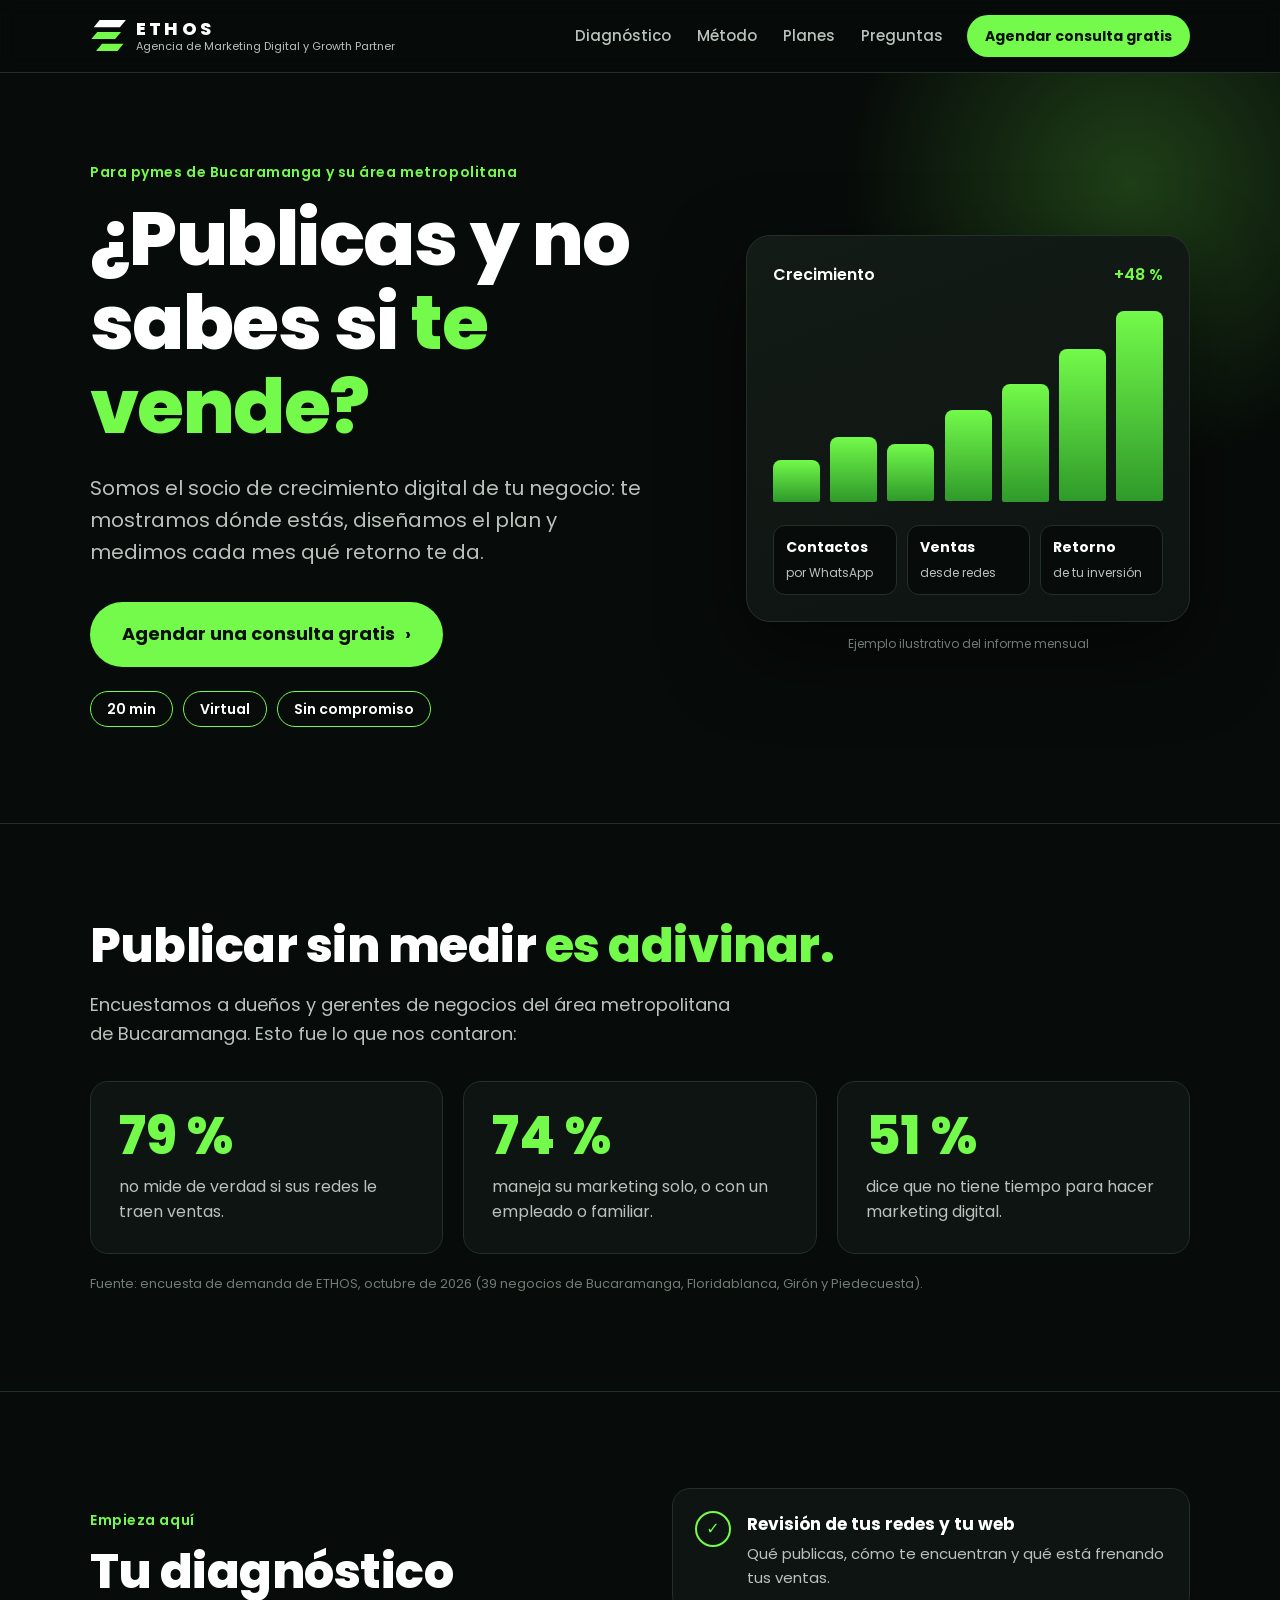
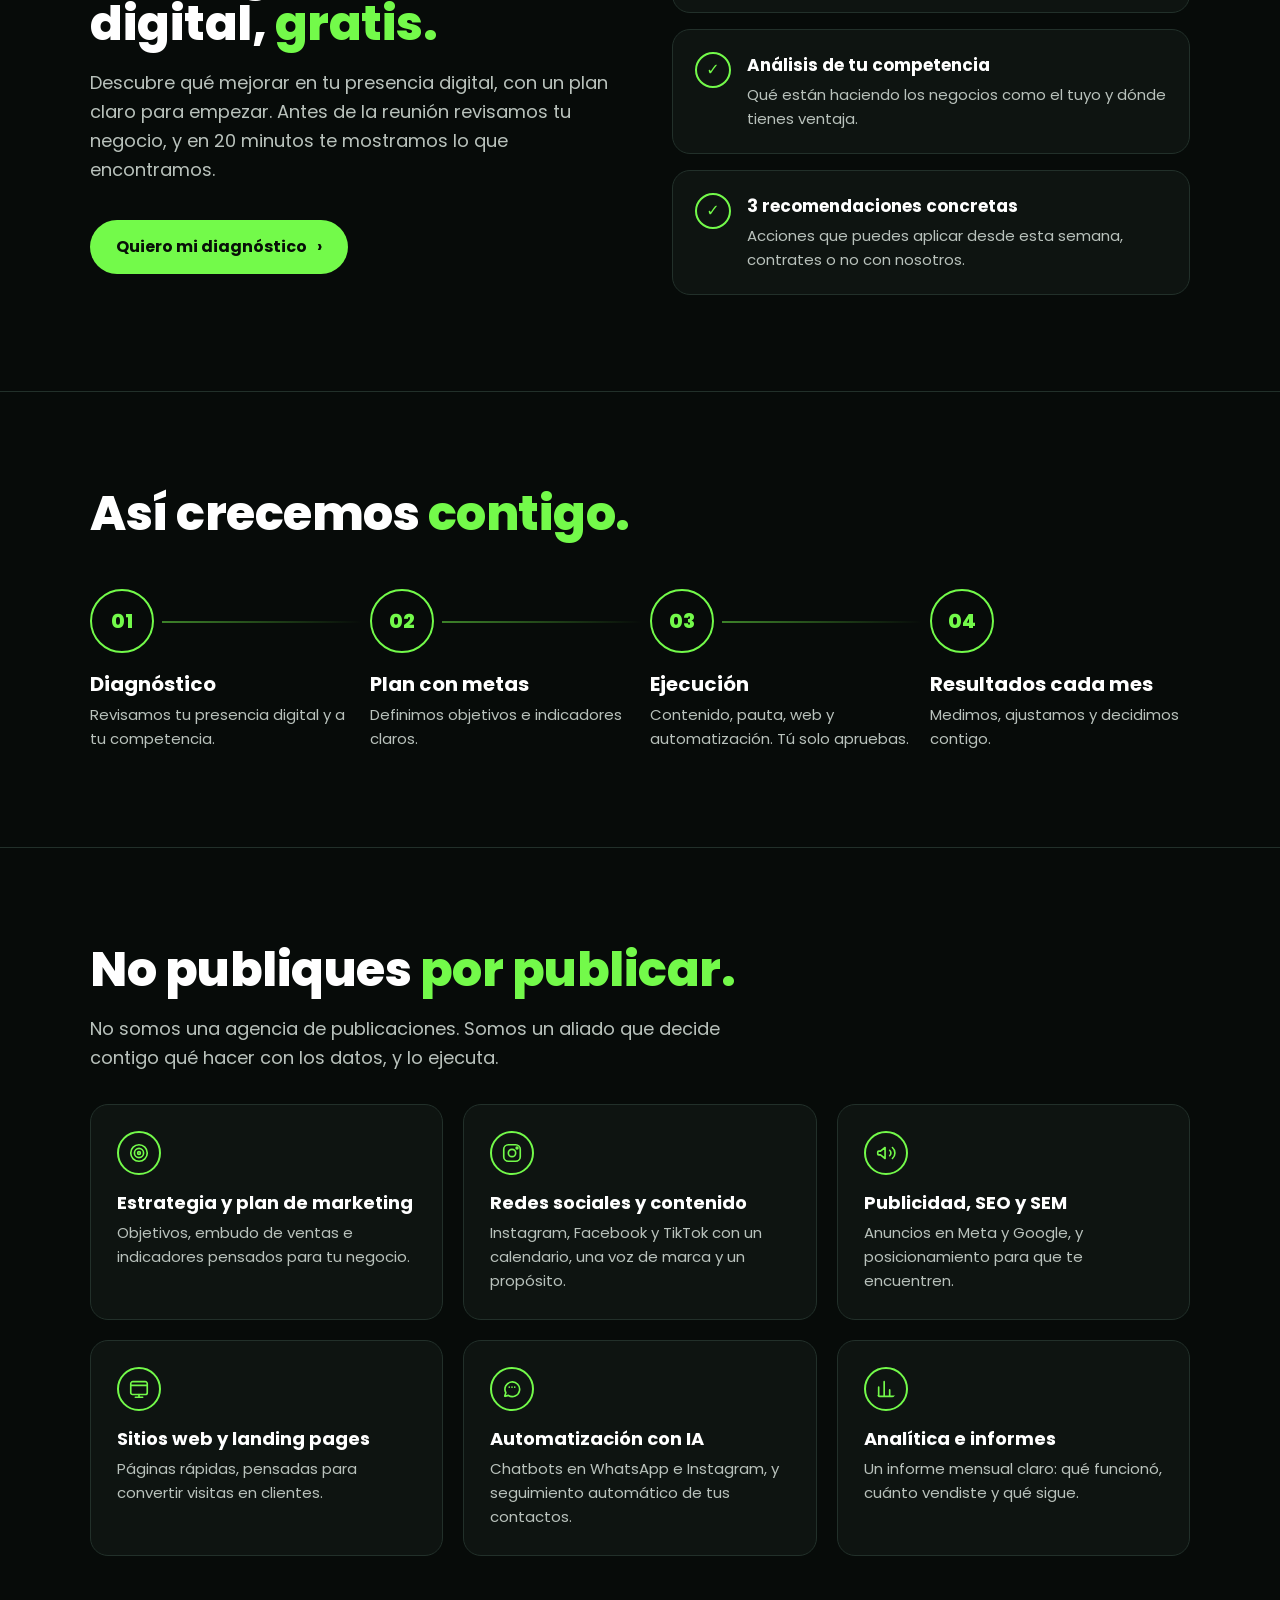
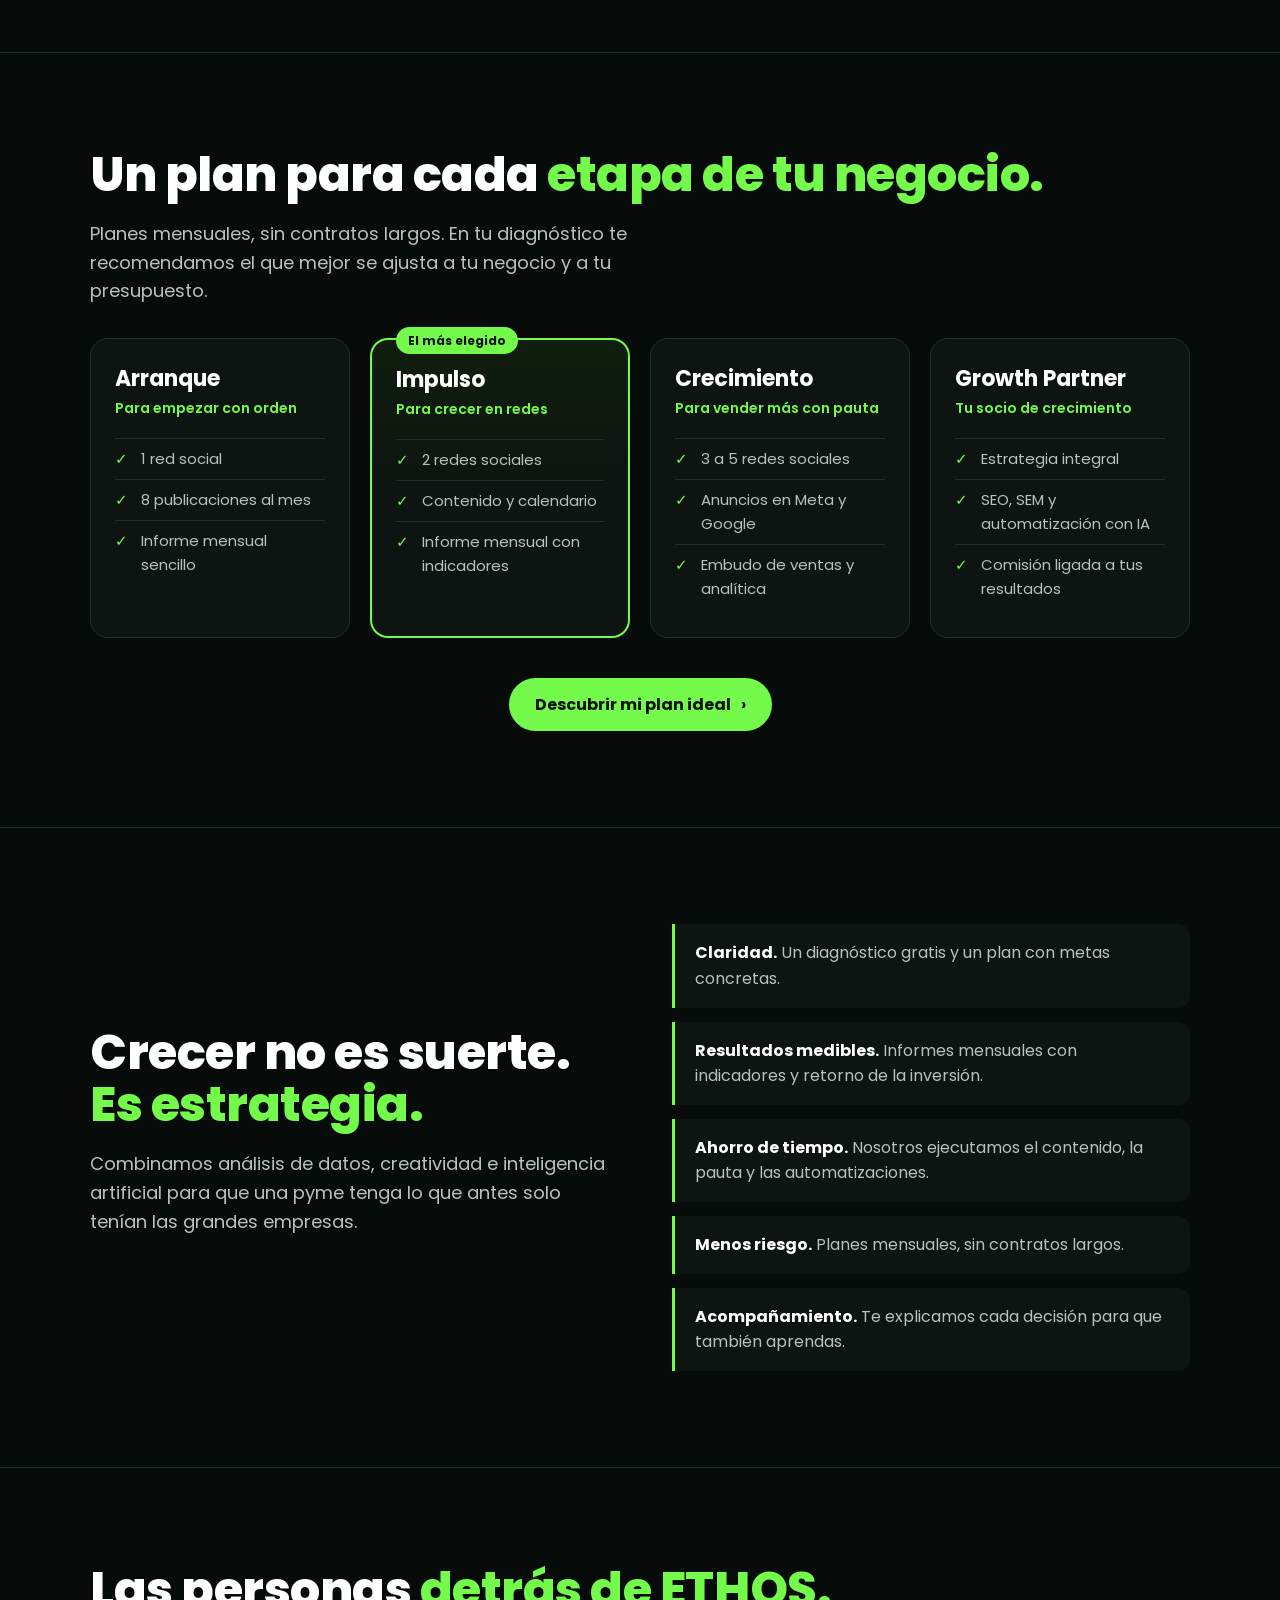
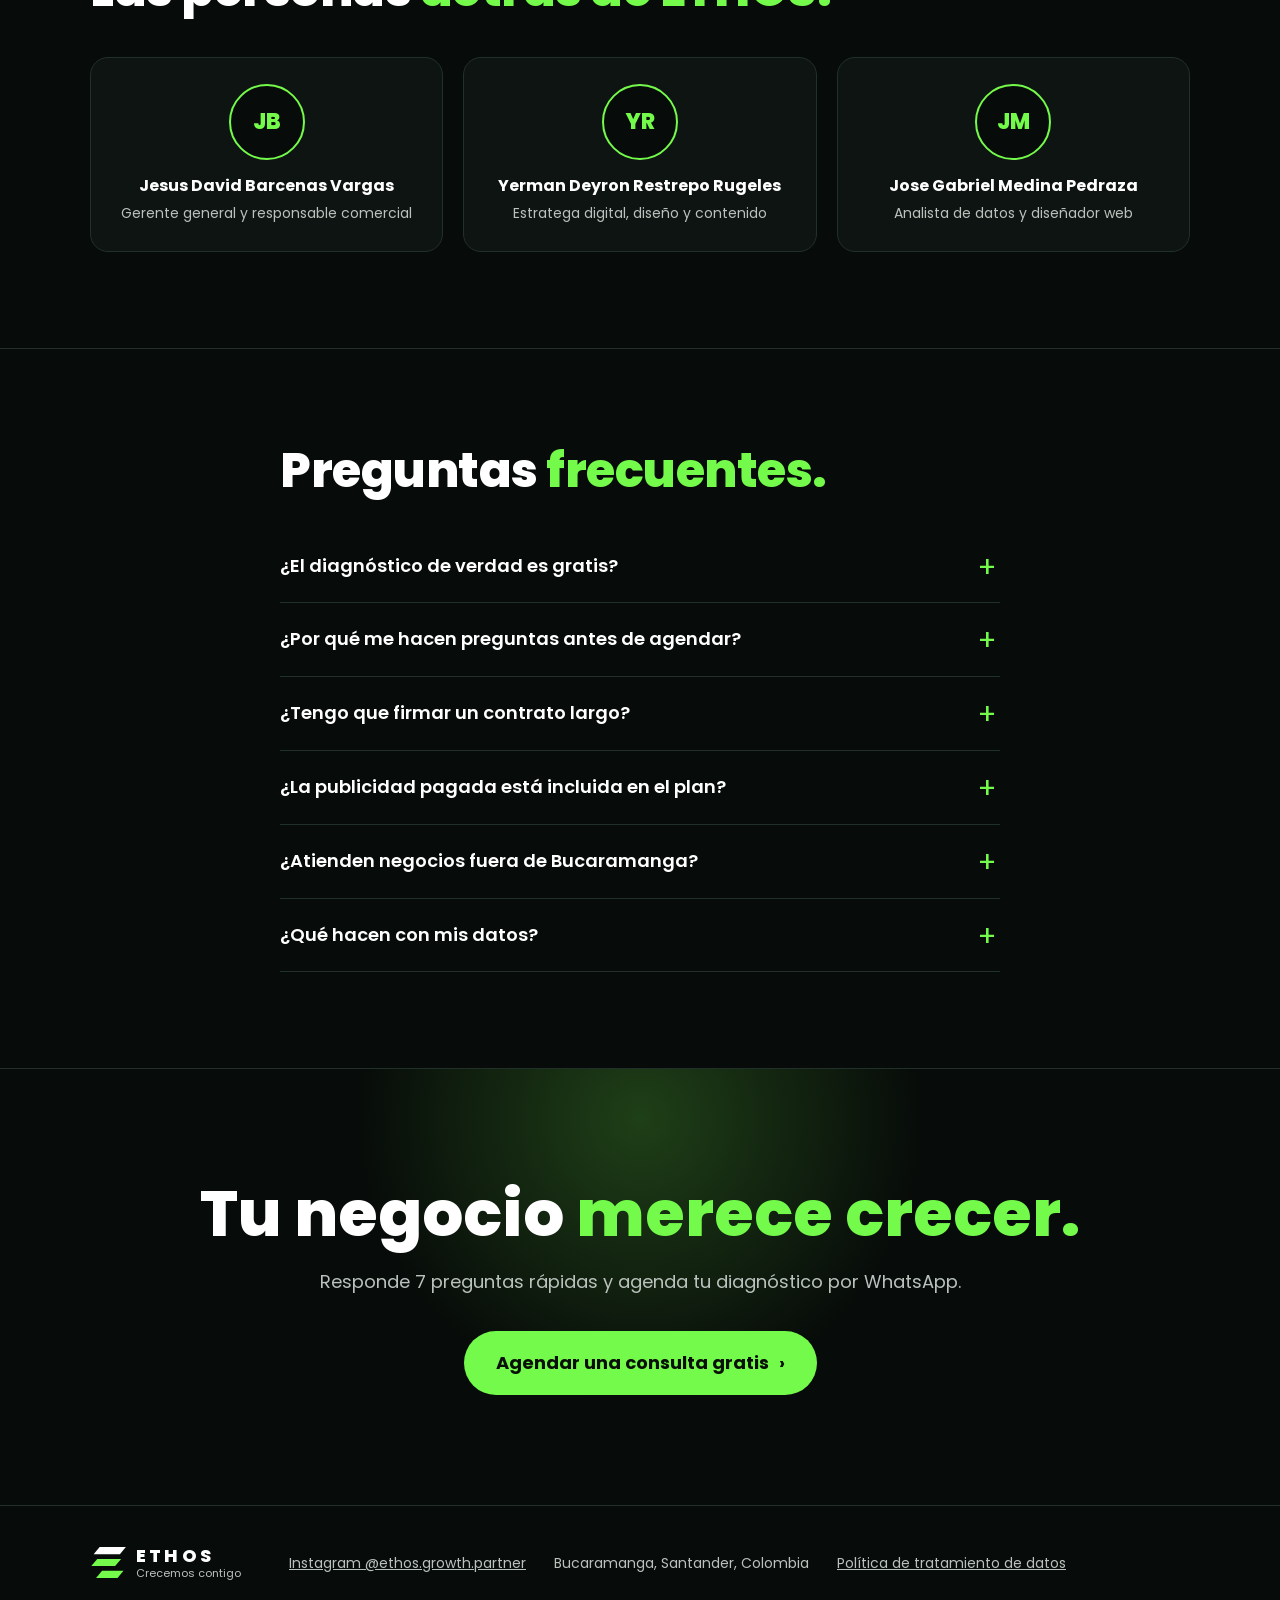
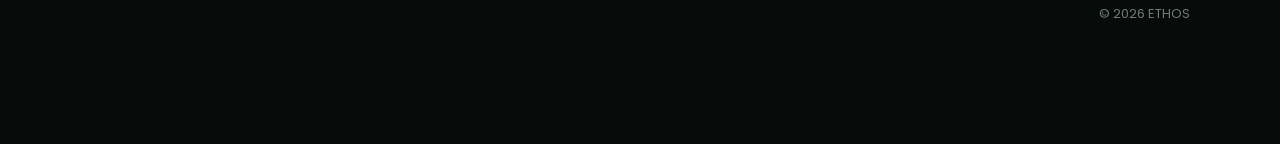
==== commit f8310609: "Update business plan, simulator and site for a three-member team Karen Daniela Duran Pabon left the " ====
--- a/site/index.html
+++ b/site/index.html
@@ -278,10 +278,9 @@
       <div class="wrap">
         <h2 class="h2">Las personas <span class="accent">detrás de ETHOS.</span></h2>
         <div class="team-grid">
-          <div class="member"><span class="avatar" aria-hidden="true">JB</span><b>Jesus David Barcenas Vargas</b><small>Gerente general</small></div>
-          <div class="member"><span class="avatar" aria-hidden="true">YR</span><b>Yerman Deyron Restrepo Rugeles</b><small>Estratega digital y diseñador gráfico</small></div>
+          <div class="member"><span class="avatar" aria-hidden="true">JB</span><b>Jesus David Barcenas Vargas</b><small>Gerente general y responsable comercial</small></div>
+          <div class="member"><span class="avatar" aria-hidden="true">YR</span><b>Yerman Deyron Restrepo Rugeles</b><small>Estratega digital, diseño y contenido</small></div>
           <div class="member"><span class="avatar" aria-hidden="true">JM</span><b>Jose Gabriel Medina Pedraza</b><small>Analista de datos y diseñador web</small></div>
-          <div class="member"><span class="avatar" aria-hidden="true">KD</span><b>Karen Daniela Duran Pabon</b><small>Community manager</small></div>
         </div>
       </div>
     </section>
--- a/site/css/styles.css
+++ b/site/css/styles.css
@@ -181,7 +181,7 @@
 .benefits b { color: var(--text); }
 
 /* Team */
-.team-grid { display: grid; grid-template-columns: repeat(4, 1fr); gap: 20px; margin-top: 40px; }
+.team-grid { display: grid; grid-template-columns: repeat(3, 1fr); gap: 20px; margin-top: 40px; }
 .member { background: var(--surface); border: 1px solid var(--line); border-radius: var(--radius); padding: 26px 22px; text-align: center; }
 .avatar {
   display: grid; place-items: center; width: 76px; height: 76px; margin: 0 auto 16px; border-radius: 50%;
@@ -300,7 +300,7 @@
   .header-inner .btn-sm { margin-left: auto; }
   .hero-grid, .split { grid-template-columns: 1fr; gap: 44px; }
   .hero-visual { max-width: 460px; }
-  .plan-grid, .team-grid { grid-template-columns: repeat(2, 1fr); }
+  .plan-grid { grid-template-columns: repeat(2, 1fr); }
   .cards { grid-template-columns: repeat(2, 1fr); }
   .steps { grid-template-columns: repeat(2, 1fr); row-gap: 36px; }
   .steps li::after { display: none; }
@@ -313,7 +313,7 @@
   .hero { padding: 56px 0 72px; }
   .btn-lg { width: 100%; padding: 17px 24px; font-size: 17px; }
   .stats, .cards, .plan-grid, .steps { grid-template-columns: 1fr; }
-  .team-grid { grid-template-columns: 1fr 1fr; gap: 12px; }
+  .team-grid { grid-template-columns: 1fr; gap: 12px; }
   .member { padding: 20px 12px; }
   .stat-num { font-size: 44px; }
   .sticky-cta { display: block; }
